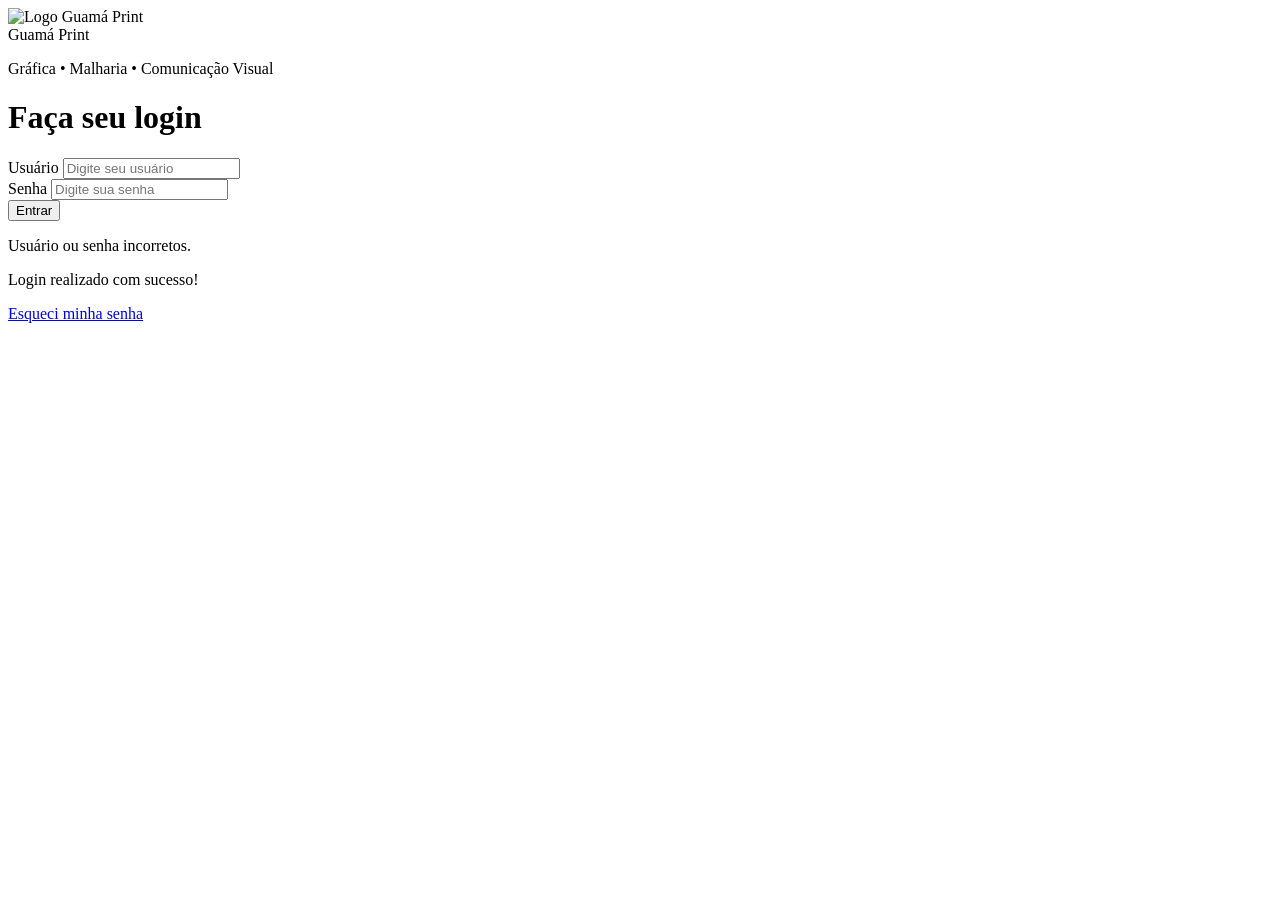
==== index.html @ 15f151b2 "Add files via upload subir login. mas falta pastas" ====
<!DOCTYPE html>
<html lang="pt-BR">

<head>
  <meta charset="UTF-8" />

  <meta
    name="viewport"
    content="width=device-width, initial-scale=1.0"
  />

  <title>Guamá Print - Login</title>

  <!-- CSS EXTERNO -->
  <link rel="stylesheet" href="./css/style.css" />
</head>

<body>

  <div class="login-container">

    <!-- LOGO -->
    <div class="logo-circle">

      <!--
        TROQUE O CAMINHO DA IMAGEM ABAIXO
        PELO CAMINHO DA SUA LOGO
      -->

      <img
        src="./assets/images/logo.png"
        alt="Logo Guamá Print"
        class="logo-img"
      />

    </div>

    <!-- TEXTO -->
    <div class="company-name">
      Guamá Print
    </div>

    <p class="subtitle">
      Gráfica • Malharia • Comunicação Visual
    </p>

    <h1>
      Faça seu login
    </h1>

    <!-- FORM -->
    <form id="loginForm">

      <div class="input-group">

        <label for="usuario">
          Usuário
        </label>

        <input
          type="text"
          id="usuario"
          placeholder="Digite seu usuário"
          autocomplete="username"
          required
        />

      </div>

      <div class="input-group">

        <label for="senha">
          Senha
        </label>

        <input
          type="password"
          id="senha"
          placeholder="Digite sua senha"
          autocomplete="current-password"
          required
        />

      </div>

      <button
        type="submit"
        class="login-btn"
        id="loginBtn"
      >
        Entrar
      </button>

      <p
        class="error"
        id="errorMsg"
      >
        Usuário ou senha incorretos.
      </p>

      <p
        class="success"
        id="successMsg"
      >
        Login realizado com sucesso!
      </p>

    </form>

    <a
      href="#"
      class="forgot-password"
    >
      Esqueci minha senha
    </a>

  </div>

  <!-- JAVASCRIPT -->
  <script src="./js/login.js"></script>

</body>

</html>
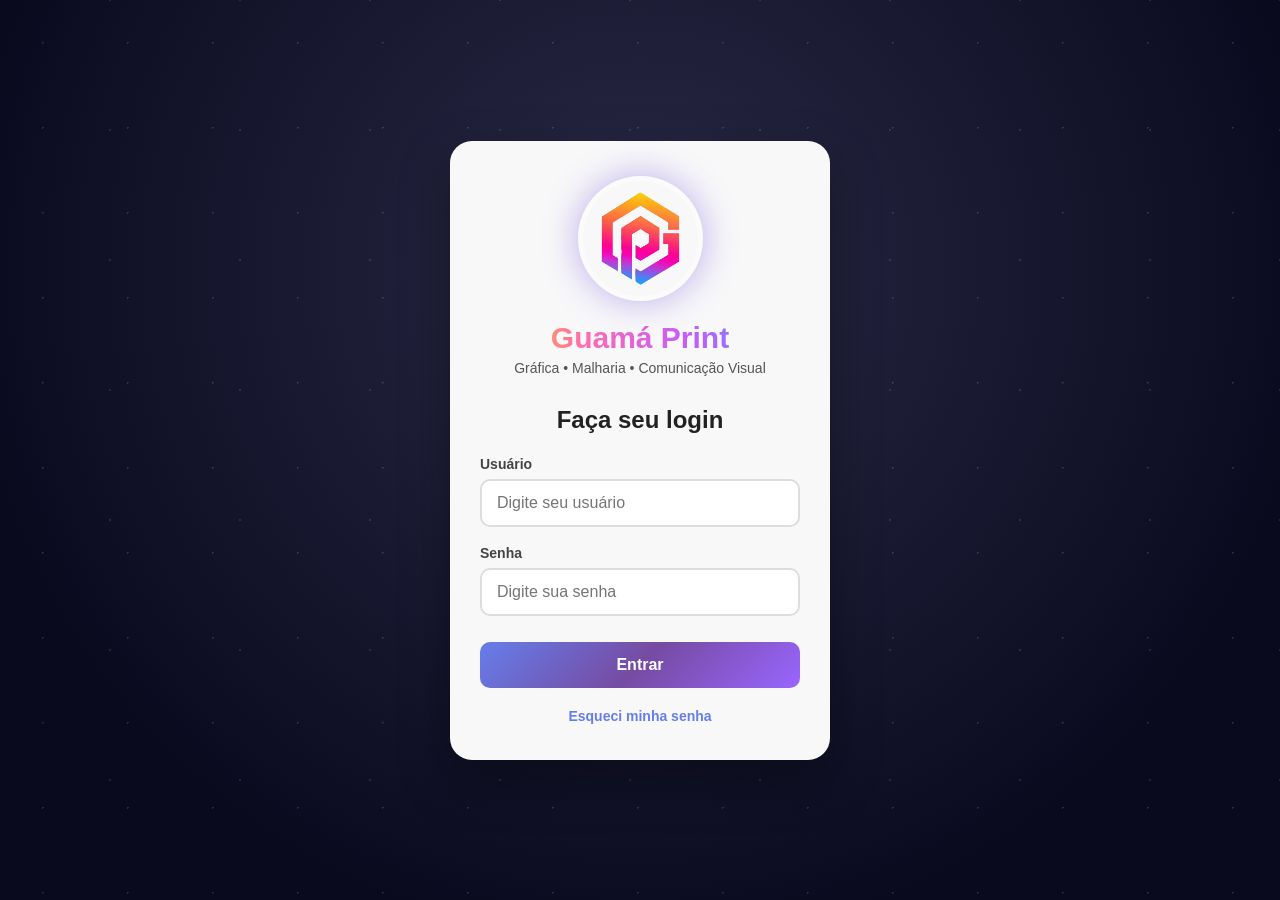
==== commit 5929450a: "Add files via upload substitui todos os arquivos." ====
--- a/index.html
+++ b/index.html
@@ -12,7 +12,7 @@
   <title>Guamá Print - Login</title>
 
   <!-- CSS EXTERNO -->
-  <link rel="stylesheet" href="./css/style.css" />
+  <link rel="stylesheet" href="style.css" />
 </head>
 
 <body>
@@ -28,7 +28,7 @@
       -->
 
       <img
-        src="./assets/images/logo.png"
+        src="logo.png"
         alt="Logo Guamá Print"
         class="logo-img"
       />
@@ -117,7 +117,7 @@
   </div>
 
   <!-- JAVASCRIPT -->
-  <script src="./js/login.js"></script>
+  <script src="login.js"></script>
 
 </body>
 
--- a/style.css
+++ b/style.css
@@ -0,0 +1,372 @@
+/* =========================
+   RESET
+========================= */
+
+* {
+  margin: 0;
+  padding: 0;
+  box-sizing: border-box;
+}
+
+
+/* =========================
+   VARIÁVEIS
+========================= */
+
+:root {
+  --primary: #667eea;
+  --secondary: #764ba2;
+  --accent: #9966ff;
+
+  --danger: #e74c3c;
+  --success: #27ae60;
+
+  --dark: #0a0a1f;
+
+  --text: #222;
+  --text-light: #555;
+
+  --border: #ddd;
+
+  --white: #ffffff;
+}
+
+
+/* =========================
+   BODY
+========================= */
+
+body {
+  font-family: 'Segoe UI', Tahoma, Geneva, Verdana, sans-serif;
+
+  background:
+    radial-gradient(
+      circle at 50% 30%,
+      rgba(30, 30, 60, 0.95),
+      var(--dark) 75%
+    );
+
+  min-height: 100vh;
+
+  display: flex;
+  align-items: center;
+  justify-content: center;
+
+  padding: 20px;
+
+  overflow: hidden;
+  position: relative;
+}
+
+
+/* =========================
+   FUNDO ESTRELADO
+========================= */
+
+body::before {
+  content: "";
+
+  position: absolute;
+  inset: 0;
+
+  background-image:
+    radial-gradient(
+      white,
+      rgba(255,255,255,0.85) 1px,
+      transparent 1px
+    ),
+
+    radial-gradient(
+      white,
+      rgba(255,255,255,0.6) 1px,
+      transparent 1px
+    );
+
+  background-size:
+    85px 85px,
+    130px 130px;
+
+  background-position:
+    0 0,
+    45px 65px;
+
+  opacity: 0.15;
+
+  z-index: 0;
+}
+
+
+/* =========================
+   CONTAINER LOGIN
+========================= */
+
+.login-container {
+  width: 100%;
+  max-width: 380px;
+
+  background: rgba(255,255,255,0.97);
+
+  border-radius: 22px;
+
+  padding: 35px 30px;
+
+  text-align: center;
+
+  position: relative;
+  z-index: 1;
+
+  box-shadow:
+    0 20px 50px rgba(0,0,0,0.35);
+}
+
+
+/* =========================
+   LOGO
+========================= */
+
+.logo-circle {
+  width: 125px;
+  height: 125px;
+
+  margin: 0 auto 20px;
+
+  border-radius: 50%;
+
+  overflow: hidden;
+
+  display: flex;
+  align-items: center;
+  justify-content: center;
+
+  border: 5px solid rgba(255,255,255,0.35);
+
+  box-shadow:
+    0 0 35px rgba(120, 80, 220, 0.45);
+
+  background: rgba(255,255,255,0.08);
+}
+
+
+/* IMAGEM DA LOGO */
+
+.logo-img {
+  width: 100%;
+  height: 100%;
+
+  object-fit: cover;
+}
+
+
+/* =========================
+   TEXTOS
+========================= */
+
+.company-name {
+  font-size: 30px;
+  font-weight: 700;
+
+  background:
+    linear-gradient(
+      90deg,
+      #ffcc00,
+      #ff69b4,
+      #c15cff,
+      #4a9cff
+    );
+
+  -webkit-background-clip: text;
+  -webkit-text-fill-color: transparent;
+
+  margin-bottom: 5px;
+}
+
+.subtitle {
+  color: var(--text-light);
+
+  font-size: 14px;
+
+  margin-bottom: 30px;
+}
+
+h1 {
+  font-size: 24px;
+
+  color: var(--text);
+
+  margin-bottom: 22px;
+}
+
+
+/* =========================
+   FORMULÁRIO
+========================= */
+
+.input-group {
+  text-align: left;
+
+  margin-bottom: 18px;
+}
+
+label {
+  display: block;
+
+  margin-bottom: 7px;
+
+  font-size: 14px;
+  font-weight: 600;
+
+  color: #444;
+}
+
+input {
+  width: 100%;
+
+  padding: 13px 15px;
+
+  border-radius: 10px;
+  border: 2px solid var(--border);
+
+  font-size: 16px;
+
+  transition: 0.2s ease;
+}
+
+
+/* INPUT FOCUS */
+
+input:focus {
+  outline: none;
+
+  border-color: var(--primary);
+
+  box-shadow:
+    0 0 0 3px rgba(102,126,234,0.15);
+}
+
+
+/* =========================
+   BOTÃO
+========================= */
+
+.login-btn {
+  width: 100%;
+
+  margin-top: 8px;
+
+  padding: 14px;
+
+  border: none;
+  border-radius: 10px;
+
+  cursor: pointer;
+
+  color: var(--white);
+
+  font-size: 16px;
+  font-weight: 700;
+
+  background:
+    linear-gradient(
+      135deg,
+      var(--primary),
+      var(--secondary),
+      var(--accent)
+    );
+
+  transition: 0.25s ease;
+}
+
+
+/* HOVER */
+
+.login-btn:hover {
+  transform: translateY(-2px);
+
+  box-shadow:
+    0 10px 25px rgba(102,126,234,0.4);
+}
+
+
+/* BOTÃO DESABILITADO */
+
+.login-btn:disabled {
+  opacity: 0.7;
+
+  cursor: wait;
+}
+
+
+/* =========================
+   MENSAGENS
+========================= */
+
+.error {
+  display: none;
+
+  margin-top: 14px;
+
+  color: var(--danger);
+
+  font-size: 14px;
+  font-weight: 500;
+}
+
+.success {
+  display: none;
+
+  margin-top: 14px;
+
+  color: var(--success);
+
+  font-size: 14px;
+  font-weight: 500;
+}
+
+
+/* =========================
+   LINK ESQUECI SENHA
+========================= */
+
+.forgot-password {
+  display: inline-block;
+
+  margin-top: 20px;
+
+  text-decoration: none;
+
+  color: var(--primary);
+
+  font-size: 14px;
+  font-weight: 600;
+
+  transition: 0.2s ease;
+}
+
+
+/* HOVER */
+
+.forgot-password:hover {
+  color: var(--secondary);
+}
+
+
+/* =========================
+   RESPONSIVO
+========================= */
+
+@media (max-width: 480px) {
+
+  .login-container {
+    padding: 30px 24px;
+  }
+
+  .logo-circle {
+    width: 110px;
+    height: 110px;
+  }
+
+  .company-name {
+    font-size: 26px;
+  }
+
+}
